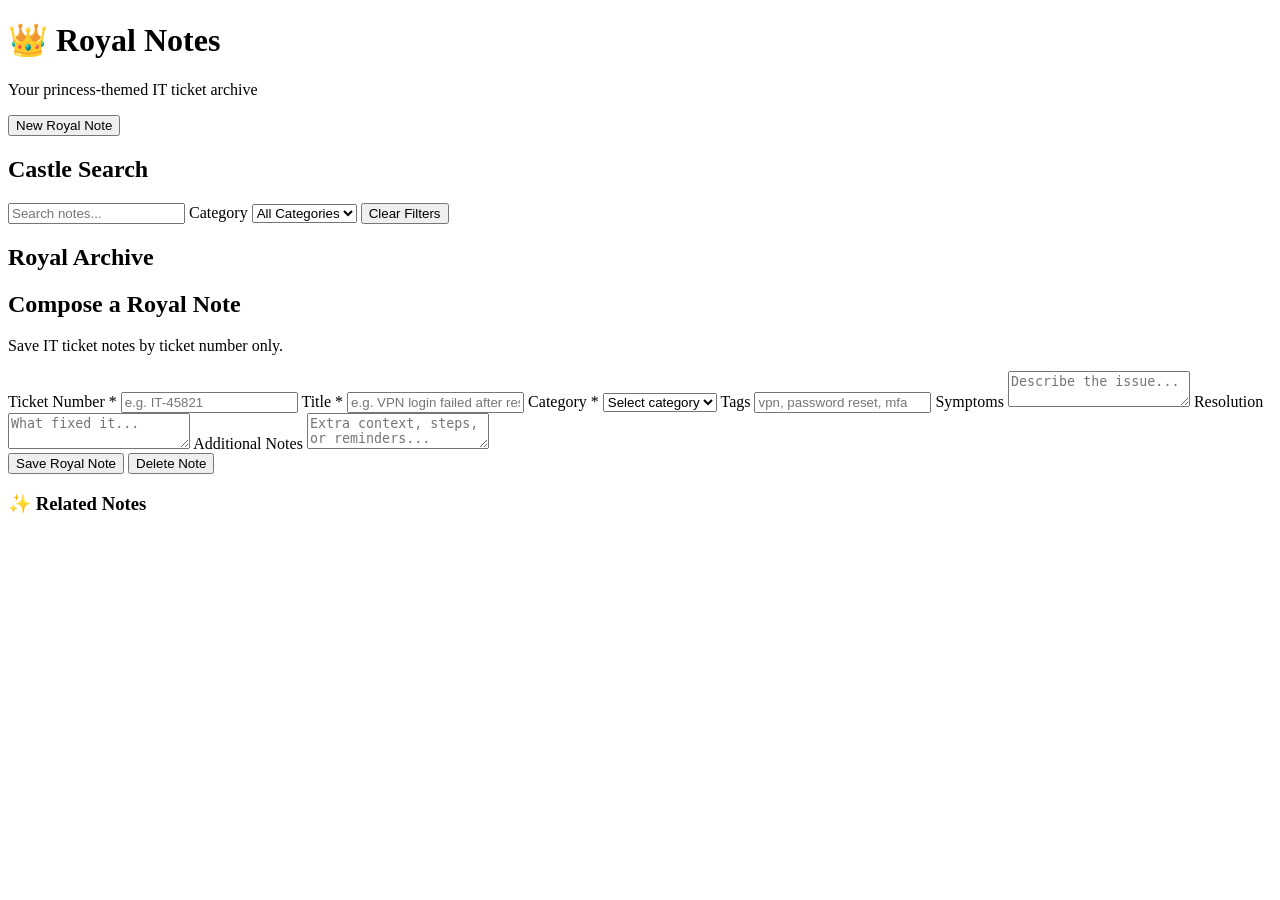
==== index.html @ 88a2d466 "Add initial HTML structure for Royal Notes app" ====
<!DOCTYPE html>
<html lang="en">
<head>
  <meta charset="UTF-8" />
  <meta name="viewport" content="width=device-width, initial-scale=1.0" />
  <title>Royal Notes</title>
  <link rel="stylesheet" href="styles.css" />
</head>
<body>
  <div class="background-sparkles"></div>

  <header class="top-bar">
    <div>
      <h1>👑 Royal Notes</h1>
      <p>Your princess-themed IT ticket archive</p>
    </div>
    <button id="newNoteBtn" class="btn btn-secondary">New Royal Note</button>
  </header>

  <main class="layout">
    <aside class="sidebar card">
      <h2>Castle Search</h2>
      <input id="searchInput" class="input" type="text" placeholder="Search notes..." />
      
      <label class="label">Category</label>
      <select id="filterCategory" class="input">
        <option value="">All Categories</option>
        <option value="VPN">VPN</option>
        <option value="Email">Email</option>
        <option value="Printer">Printer</option>
        <option value="Hardware">Hardware</option>
        <option value="Software">Software</option>
        <option value="Network">Network</option>
        <option value="Account">Account</option>
        <option value="Other">Other</option>
      </select>

      <button id="clearFiltersBtn" class="btn btn-secondary full-width">Clear Filters</button>

      <div class="archive-section">
        <h2>Royal Archive</h2>
        <div id="noteList" class="note-list"></div>
      </div>
    </aside>

    <section class="editor card">
      <div class="editor-header">
        <h2>Compose a Royal Note</h2>
        <p>Save IT ticket notes by ticket number only.</p>
      </div>

      <form id="noteForm">
        <label class="label" for="ticketNumber">Ticket Number *</label>
        <input id="ticketNumber" class="input" type="text" placeholder="e.g. IT-45821" required />

        <label class="label" for="title">Title *</label>
        <input id="title" class="input" type="text" placeholder="e.g. VPN login failed after reset" required />

        <label class="label" for="category">Category *</label>
        <select id="category" class="input" required>
          <option value="">Select category</option>
          <option value="VPN">VPN</option>
          <option value="Email">Email</option>
          <option value="Printer">Printer</option>
          <option value="Hardware">Hardware</option>
          <option value="Software">Software</option>
          <option value="Network">Network</option>
          <option value="Account">Account</option>
          <option value="Other">Other</option>
        </select>

        <label class="label" for="tags">Tags</label>
        <input id="tags" class="input" type="text" placeholder="vpn, password reset, mfa" />

        <label class="label" for="symptoms">Symptoms</label>
        <textarea id="symptoms" class="textarea" placeholder="Describe the issue..."></textarea>

        <label class="label" for="resolution">Resolution</label>
        <textarea id="resolution" class="textarea" placeholder="What fixed it..."></textarea>

        <label class="label" for="notes">Additional Notes</label>
        <textarea id="notes" class="textarea" placeholder="Extra context, steps, or reminders..."></textarea>

        <div class="button-row">
          <button type="submit" class="btn btn-primary">Save Royal Note</button>
          <button type="button" id="deleteBtn" class="btn btn-danger">Delete Note</button>
        </div>
      </form>

      <div id="saveMessage" class="save-message"></div>

      <div id="relatedSection" class="related-section">
        <h3>✨ Related Notes</h3>
        <div id="relatedNotes"></div>
      </div>
    </section>
  </main>

  <script src="app.js"></script>
</body>
</html>
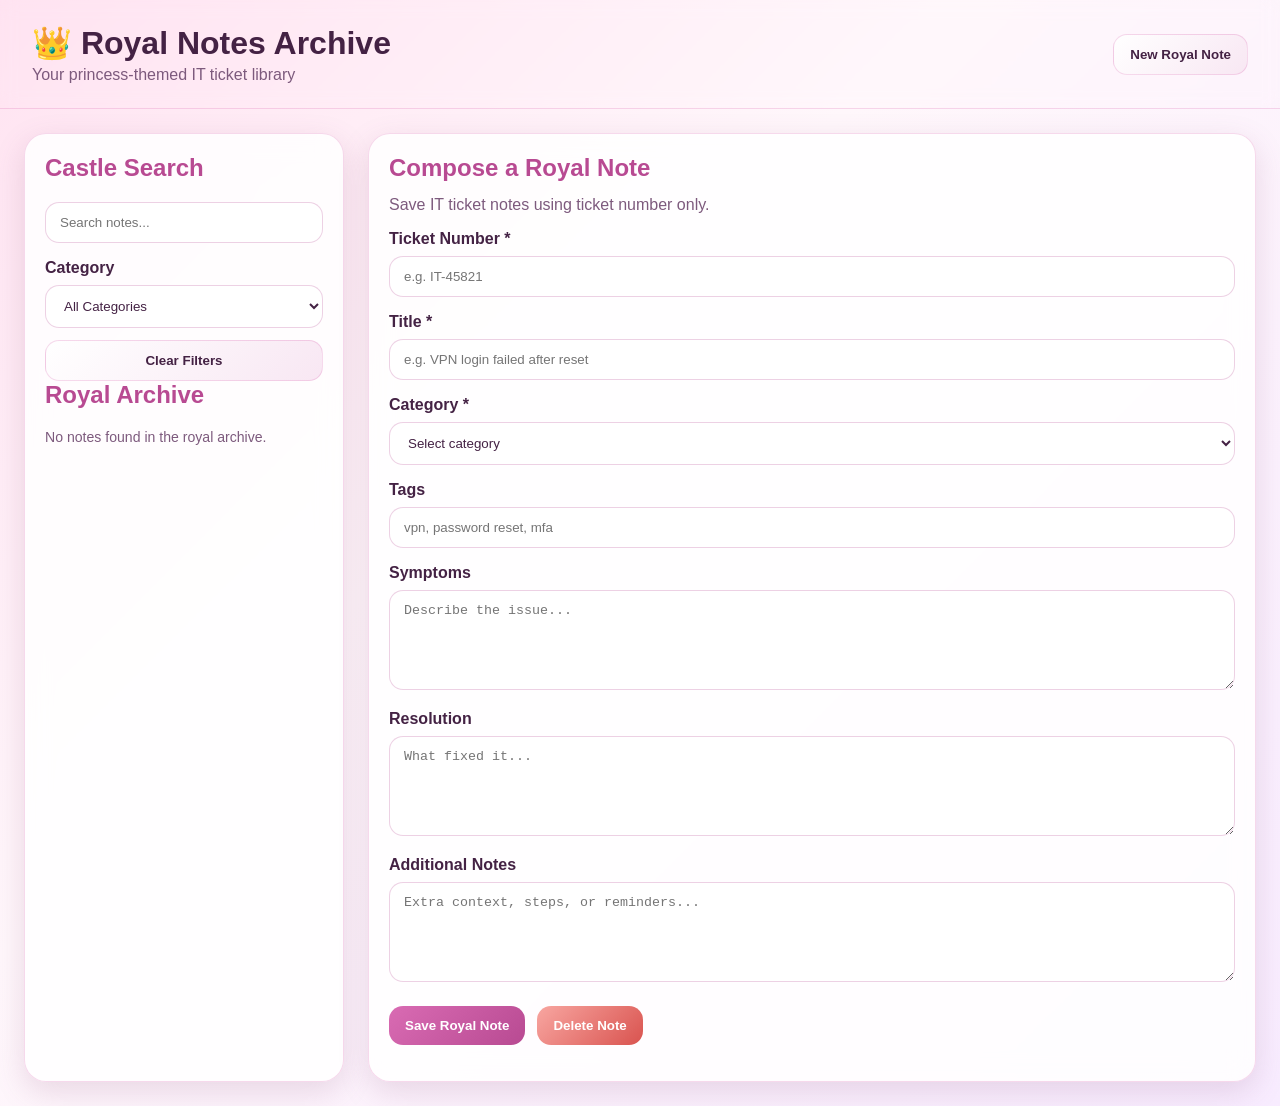
==== commit 4c3a597b: "Update index.html" ====
--- a/index.html
+++ b/index.html
@@ -3,7 +3,7 @@
 <head>
   <meta charset="UTF-8" />
   <meta name="viewport" content="width=device-width, initial-scale=1.0" />
-  <title>Royal Notes</title>
+  <title>Royal Notes Archive</title>
   <link rel="stylesheet" href="styles.css" />
 </head>
 <body>
@@ -11,8 +11,8 @@
 
   <header class="top-bar">
     <div>
-      <h1>👑 Royal Notes</h1>
-      <p>Your princess-themed IT ticket archive</p>
+      <h1>👑 Royal Notes Archive</h1>
+      <p>Your princess-themed IT ticket library</p>
     </div>
     <button id="newNoteBtn" class="btn btn-secondary">New Royal Note</button>
   </header>
@@ -46,7 +46,7 @@
     <section class="editor card">
       <div class="editor-header">
         <h2>Compose a Royal Note</h2>
-        <p>Save IT ticket notes by ticket number only.</p>
+        <p>Save IT ticket notes using ticket number only.</p>
       </div>
 
       <form id="noteForm">
@@ -88,11 +88,6 @@
       </form>
 
       <div id="saveMessage" class="save-message"></div>
-
-      <div id="relatedSection" class="related-section">
-        <h3>✨ Related Notes</h3>
-        <div id="relatedNotes"></div>
-      </div>
     </section>
   </main>
 
--- a/styles.css
+++ b/styles.css
@@ -0,0 +1,240 @@
+:root {
+  --bg: #fff7fb;
+  --card: rgba(255, 255, 255, 0.85);
+  --accent: #d96bb3;
+  --accent-dark: #b84a92;
+  --gold: #d4af37;
+  --text: #442244;
+  --muted: #7d5a7d;
+  --danger: #d9534f;
+  --shadow: 0 10px 30px rgba(140, 80, 120, 0.18);
+  --border: rgba(217, 107, 179, 0.25);
+}
+
+* {
+  box-sizing: border-box;
+}
+
+body {
+  margin: 0;
+  font-family: "Segoe UI", Tahoma, Geneva, Verdana, sans-serif;
+  background: linear-gradient(135deg, #ffe3f1 0%, #fff7fb 40%, #f8ecff 100%);
+  color: var(--text);
+  min-height: 100vh;
+}
+
+.background-sparkles {
+  position: fixed;
+  inset: 0;
+  pointer-events: none;
+  background-image:
+    radial-gradient(circle at 20% 20%, rgba(255,255,255,0.9) 0 2px, transparent 3px),
+    radial-gradient(circle at 80% 30%, rgba(255,255,255,0.8) 0 2px, transparent 3px),
+    radial-gradient(circle at 40% 70%, rgba(255,255,255,0.7) 0 2px, transparent 3px),
+    radial-gradient(circle at 70% 80%, rgba(255,255,255,0.75) 0 2px, transparent 3px);
+  opacity: 0.55;
+}
+
+.top-bar {
+  display: flex;
+  justify-content: space-between;
+  align-items: center;
+  padding: 24px 32px;
+  border-bottom: 1px solid var(--border);
+  backdrop-filter: blur(8px);
+}
+
+.top-bar h1 {
+  margin: 0;
+  font-size: 2rem;
+}
+
+.top-bar p {
+  margin: 4px 0 0;
+  color: var(--muted);
+}
+
+.layout {
+  display: grid;
+  grid-template-columns: 320px 1fr;
+  gap: 24px;
+  padding: 24px;
+}
+
+.card {
+  background: var(--card);
+  border: 1px solid var(--border);
+  border-radius: 22px;
+  box-shadow: var(--shadow);
+  backdrop-filter: blur(12px);
+}
+
+.sidebar,
+.editor {
+  padding: 20px;
+}
+
+.sidebar h2,
+.editor h2,
+.related-section h3 {
+  margin-top: 0;
+  color: var(--accent-dark);
+}
+
+.editor-header p {
+  margin-top: -6px;
+  color: var(--muted);
+}
+
+.label {
+  display: block;
+  margin: 16px 0 8px;
+  font-weight: 600;
+}
+
+.input,
+.textarea,
+select {
+  width: 100%;
+  padding: 12px 14px;
+  border: 1px solid rgba(184, 74, 146, 0.25);
+  border-radius: 14px;
+  background: white;
+  color: var(--text);
+  outline: none;
+}
+
+.input:focus,
+.textarea:focus,
+select:focus {
+  border-color: var(--accent);
+  box-shadow: 0 0 0 3px rgba(217, 107, 179, 0.15);
+}
+
+.textarea {
+  min-height: 100px;
+  resize: vertical;
+}
+
+.btn {
+  border: none;
+  border-radius: 14px;
+  padding: 12px 16px;
+  cursor: pointer;
+  font-weight: 700;
+  transition: transform 0.15s ease, opacity 0.15s ease;
+}
+
+.btn:hover {
+  transform: translateY(-1px);
+}
+
+.btn-primary {
+  background: linear-gradient(135deg, var(--accent), var(--accent-dark));
+  color: white;
+}
+
+.btn-secondary {
+  background: linear-gradient(135deg, #fff, #f8e7f3);
+  color: var(--text);
+  border: 1px solid var(--border);
+}
+
+.btn-danger {
+  background: linear-gradient(135deg, #f8a6a1, var(--danger));
+  color: white;
+}
+
+.full-width {
+  width: 100%;
+  margin-top: 12px;
+}
+
+.button-row {
+  display: flex;
+  gap: 12px;
+  margin-top: 20px;
+  flex-wrap: wrap;
+}
+
+.note-list {
+  display: flex;
+  flex-direction: column;
+  gap: 12px;
+  margin-top: 12px;
+}
+
+.note-item {
+  padding: 14px;
+  border-radius: 16px;
+  border: 1px solid rgba(217, 107, 179, 0.18);
+  background: rgba(255,255,255,0.75);
+  cursor: pointer;
+}
+
+.note-item:hover {
+  background: rgba(255, 240, 249, 0.95);
+}
+
+.note-item.active {
+  border-color: var(--accent);
+  box-shadow: 0 0 0 2px rgba(217, 107, 179, 0.12);
+}
+
+.note-item h4 {
+  margin: 0 0 6px;
+  font-size: 1rem;
+}
+
+.note-item .meta {
+  font-size: 0.85rem;
+  color: var(--muted);
+}
+
+.note-item .ticket {
+  font-size: 0.82rem;
+  color: var(--accent-dark);
+  font-weight: 700;
+}
+
+.save-message {
+  margin-top: 16px;
+  font-weight: 700;
+  color: var(--accent-dark);
+}
+
+.related-section {
+  margin-top: 26px;
+  padding-top: 16px;
+  border-top: 1px dashed rgba(184, 74, 146, 0.3);
+}
+
+.related-card {
+  background: rgba(255,255,255,0.8);
+  border: 1px solid rgba(217, 107, 179, 0.18);
+  border-radius: 16px;
+  padding: 14px;
+  margin-top: 12px;
+}
+
+.related-card strong {
+  display: block;
+  margin-bottom: 6px;
+}
+
+.small {
+  font-size: 0.88rem;
+  color: var(--muted);
+}
+
+@media (max-width: 900px) {
+  .layout {
+    grid-template-columns: 1fr;
+  }
+
+  .top-bar {
+    flex-direction: column;
+    gap: 12px;
+    align-items: flex-start;
+  }
+}
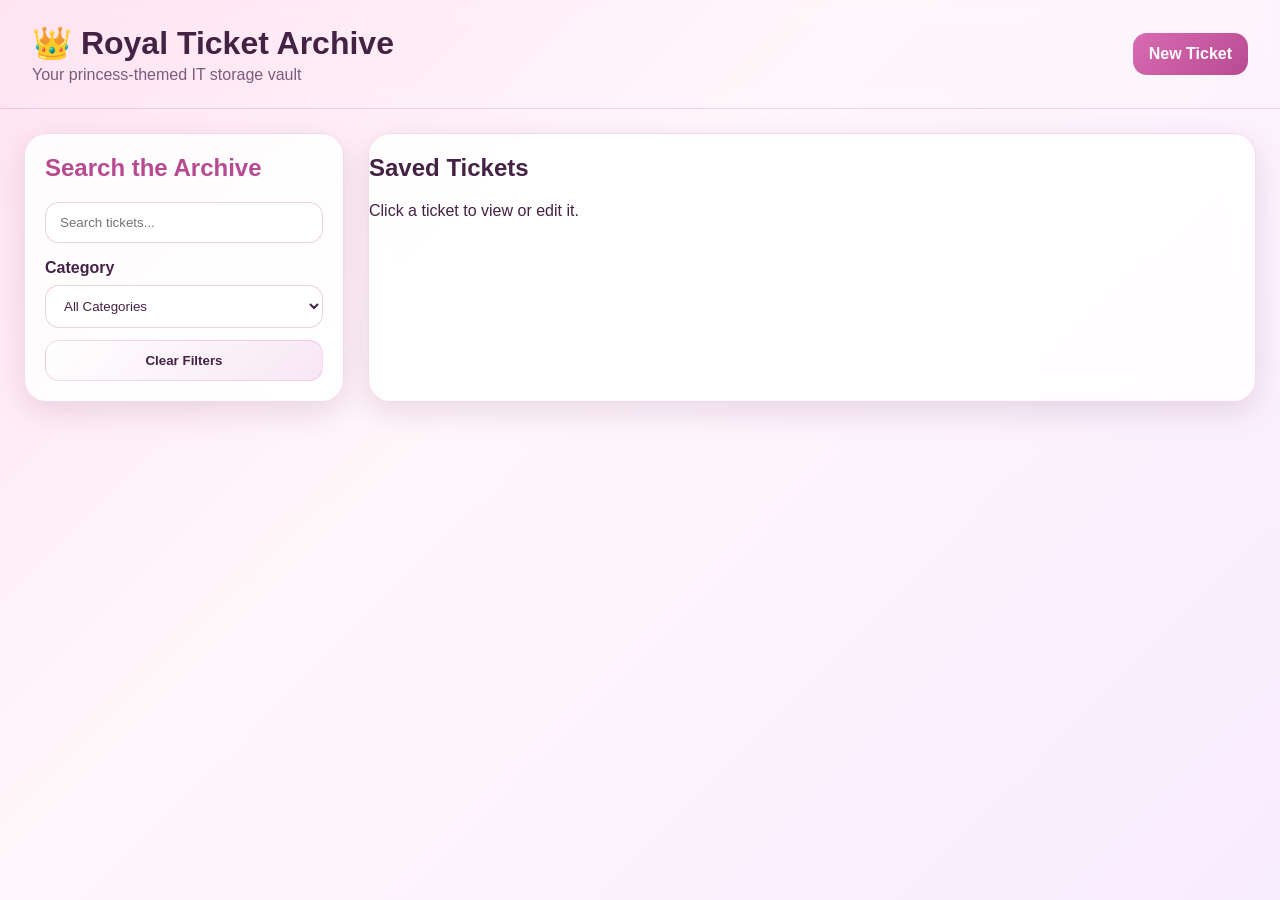
==== commit 4d8e918d: "Update index.html" ====
--- a/index.html
+++ b/index.html
@@ -3,7 +3,7 @@
 <head>
   <meta charset="UTF-8" />
   <meta name="viewport" content="width=device-width, initial-scale=1.0" />
-  <title>Royal Notes Archive</title>
+  <title>Royal Ticket Archive</title>
   <link rel="stylesheet" href="styles.css" />
 </head>
 <body>
@@ -11,17 +11,18 @@
 
   <header class="top-bar">
     <div>
-      <h1>👑 Royal Notes Archive</h1>
-      <p>Your princess-themed IT ticket library</p>
+      <h1>👑 Royal Ticket Archive</h1>
+      <p>Your princess-themed IT storage vault</p>
     </div>
-    <button id="newNoteBtn" class="btn btn-secondary">New Royal Note</button>
+    <a href="new-ticket.html" class="btn btn-primary">New Ticket</a>
   </header>
 
   <main class="layout">
     <aside class="sidebar card">
-      <h2>Castle Search</h2>
-      <input id="searchInput" class="input" type="text" placeholder="Search notes..." />
-      
+      <h2>Search the Archive</h2>
+
+      <input id="searchInput" class="input" type="text" placeholder="Search tickets..." />
+
       <label class="label">Category</label>
       <select id="filterCategory" class="input">
         <option value="">All Categories</option>
@@ -36,58 +37,15 @@
       </select>
 
       <button id="clearFiltersBtn" class="btn btn-secondary full-width">Clear Filters</button>
-
-      <div class="archive-section">
-        <h2>Royal Archive</h2>
-        <div id="noteList" class="note-list"></div>
-      </div>
     </aside>
 
-    <section class="editor card">
-      <div class="editor-header">
-        <h2>Compose a Royal Note</h2>
-        <p>Save IT ticket notes using ticket number only.</p>
+    <section class="content card">
+      <div class="content-header">
+        <h2>Saved Tickets</h2>
+        <p>Click a ticket to view or edit it.</p>
       </div>
 
-      <form id="noteForm">
-        <label class="label" for="ticketNumber">Ticket Number *</label>
-        <input id="ticketNumber" class="input" type="text" placeholder="e.g. IT-45821" required />
-
-        <label class="label" for="title">Title *</label>
-        <input id="title" class="input" type="text" placeholder="e.g. VPN login failed after reset" required />
-
-        <label class="label" for="category">Category *</label>
-        <select id="category" class="input" required>
-          <option value="">Select category</option>
-          <option value="VPN">VPN</option>
-          <option value="Email">Email</option>
-          <option value="Printer">Printer</option>
-          <option value="Hardware">Hardware</option>
-          <option value="Software">Software</option>
-          <option value="Network">Network</option>
-          <option value="Account">Account</option>
-          <option value="Other">Other</option>
-        </select>
-
-        <label class="label" for="tags">Tags</label>
-        <input id="tags" class="input" type="text" placeholder="vpn, password reset, mfa" />
-
-        <label class="label" for="symptoms">Symptoms</label>
-        <textarea id="symptoms" class="textarea" placeholder="Describe the issue..."></textarea>
-
-        <label class="label" for="resolution">Resolution</label>
-        <textarea id="resolution" class="textarea" placeholder="What fixed it..."></textarea>
-
-        <label class="label" for="notes">Additional Notes</label>
-        <textarea id="notes" class="textarea" placeholder="Extra context, steps, or reminders..."></textarea>
-
-        <div class="button-row">
-          <button type="submit" class="btn btn-primary">Save Royal Note</button>
-          <button type="button" id="deleteBtn" class="btn btn-danger">Delete Note</button>
-        </div>
-      </form>
-
-      <div id="saveMessage" class="save-message"></div>
+      <div id="ticketList" class="ticket-list"></div>
     </section>
   </main>
 
--- a/styles.css
+++ b/styles.css
@@ -42,6 +42,8 @@
   padding: 24px 32px;
   border-bottom: 1px solid var(--border);
   backdrop-filter: blur(8px);
+  gap: 12px;
+  flex-wrap: wrap;
 }
 
 .top-bar h1 {
@@ -59,6 +61,12 @@
   grid-template-columns: 320px 1fr;
   gap: 24px;
   padding: 24px;
+}
+
+.single-page {
+  padding: 24px;
+  max-width: 900px;
+  margin: 0 auto;
 }
 
 .card {
@@ -70,18 +78,20 @@
 }
 
 .sidebar,
-.editor {
+.editor,
+.detail-card {
   padding: 20px;
 }
 
 .sidebar h2,
 .editor h2,
-.related-section h3 {
+.web-search-section h2 {
   margin-top: 0;
   color: var(--accent-dark);
 }
 
-.editor-header p {
+.editor-header p,
+.web-search-section p {
   margin-top: -6px;
   color: var(--muted);
 }
@@ -116,16 +126,22 @@
   resize: vertical;
 }
 
-.btn {
+.btn,
+a.btn {
+  display: inline-flex;
+  align-items: center;
+  justify-content: center;
   border: none;
   border-radius: 14px;
   padding: 12px 16px;
   cursor: pointer;
   font-weight: 700;
   transition: transform 0.15s ease, opacity 0.15s ease;
-}
-
-.btn:hover {
+  text-decoration: none;
+}
+
+.btn:hover,
+a.btn:hover {
   transform: translateY(-1px);
 }
 
@@ -162,6 +178,9 @@
   flex-direction: column;
   gap: 12px;
   margin-top: 12px;
+  max-height: 70vh;
+  overflow-y: auto;
+  padding-right: 4px;
 }
 
 .note-item {
@@ -176,11 +195,6 @@
   background: rgba(255, 240, 249, 0.95);
 }
 
-.note-item.active {
-  border-color: var(--accent);
-  box-shadow: 0 0 0 2px rgba(217, 107, 179, 0.12);
-}
-
 .note-item h4 {
   margin: 0 0 6px;
   font-size: 1rem;
@@ -203,23 +217,64 @@
   color: var(--accent-dark);
 }
 
-.related-section {
-  margin-top: 26px;
-  padding-top: 16px;
-  border-top: 1px dashed rgba(184, 74, 146, 0.3);
-}
-
-.related-card {
-  background: rgba(255,255,255,0.8);
+.detail-block {
+  margin-bottom: 18px;
+  padding-bottom: 14px;
+  border-bottom: 1px dashed rgba(184, 74, 146, 0.25);
+}
+
+.detail-block h3 {
+  margin: 0 0 8px;
+  color: var(--accent-dark);
+}
+
+.detail-block p {
+  margin: 0;
+  white-space: pre-wrap;
+}
+
+.tag-list {
+  display: flex;
+  gap: 8px;
+  flex-wrap: wrap;
+  margin-top: 8px;
+}
+
+.tag {
+  background: rgba(217, 107, 179, 0.14);
+  color: var(--accent-dark);
+  padding: 6px 10px;
+  border-radius: 999px;
+  font-size: 0.85rem;
+  font-weight: 700;
+}
+
+.web-search-section {
+  margin-top: 24px;
+  padding-top: 18px;
+  border-top: 1px dashed rgba(184, 74, 146, 0.25);
+}
+
+.web-result {
+  margin-top: 14px;
+  padding: 14px;
+  border-radius: 16px;
+  background: rgba(255,255,255,0.82);
   border: 1px solid rgba(217, 107, 179, 0.18);
-  border-radius: 16px;
-  padding: 14px;
-  margin-top: 12px;
-}
-
-.related-card strong {
-  display: block;
-  margin-bottom: 6px;
+}
+
+.web-result h4 {
+  margin: 0 0 8px;
+}
+
+.web-result a {
+  color: var(--accent-dark);
+  font-weight: 700;
+  text-decoration: none;
+}
+
+.web-result a:hover {
+  text-decoration: underline;
 }
 
 .small {
@@ -231,10 +286,4 @@
   .layout {
     grid-template-columns: 1fr;
   }
-
-  .top-bar {
-    flex-direction: column;
-    gap: 12px;
-    align-items: flex-start;
-  }
-}
+}
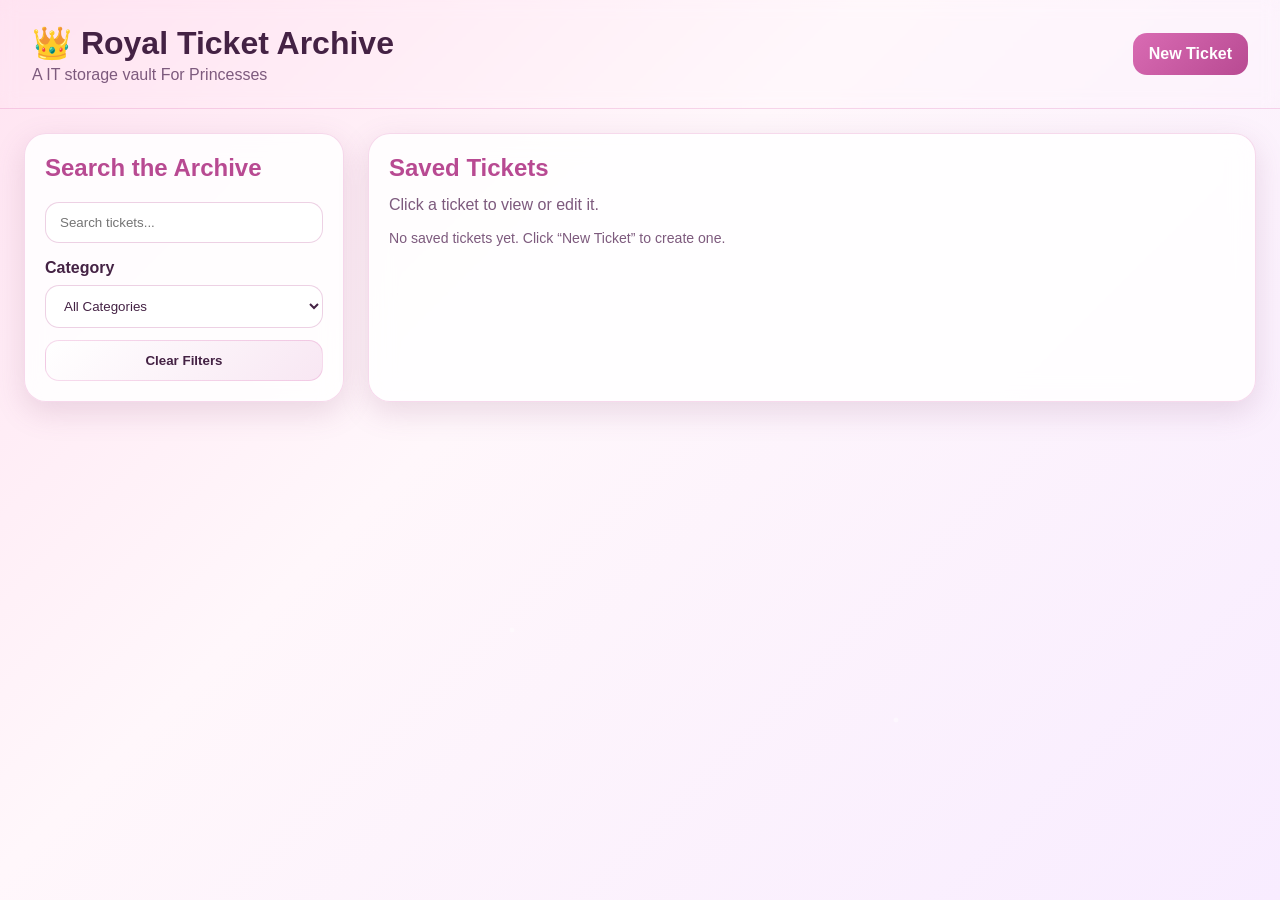
==== commit 87a45664: "Update index.html" ====
--- a/index.html
+++ b/index.html
@@ -12,7 +12,7 @@
   <header class="top-bar">
     <div>
       <h1>👑 Royal Ticket Archive</h1>
-      <p>Your princess-themed IT storage vault</p>
+      <p>A IT storage vault For Princesses</p>
     </div>
     <a href="new-ticket.html" class="btn btn-primary">New Ticket</a>
   </header>
--- a/styles.css
+++ b/styles.css
@@ -1,9 +1,7 @@
 :root {
-  --bg: #fff7fb;
   --card: rgba(255, 255, 255, 0.85);
   --accent: #d96bb3;
   --accent-dark: #b84a92;
-  --gold: #d4af37;
   --text: #442244;
   --muted: #7d5a7d;
   --danger: #d9534f;
@@ -11,9 +9,7 @@
   --border: rgba(217, 107, 179, 0.25);
 }
 
-* {
-  box-sizing: border-box;
-}
+* { box-sizing: border-box; }
 
 body {
   margin: 0;
@@ -46,15 +42,8 @@
   flex-wrap: wrap;
 }
 
-.top-bar h1 {
-  margin: 0;
-  font-size: 2rem;
-}
-
-.top-bar p {
-  margin: 4px 0 0;
-  color: var(--muted);
-}
+.top-bar h1 { margin: 0; font-size: 2rem; }
+.top-bar p { margin: 4px 0 0; color: var(--muted); }
 
 .layout {
   display: grid;
@@ -77,21 +66,17 @@
   backdrop-filter: blur(12px);
 }
 
-.sidebar,
-.editor,
-.detail-card {
+.sidebar, .content, .form-card, .detail-card {
   padding: 20px;
 }
 
-.sidebar h2,
-.editor h2,
-.web-search-section h2 {
+.content-header h2,
+.sidebar h2 {
   margin-top: 0;
   color: var(--accent-dark);
 }
 
-.editor-header p,
-.web-search-section p {
+.content-header p {
   margin-top: -6px;
   color: var(--muted);
 }
@@ -102,9 +87,7 @@
   font-weight: 600;
 }
 
-.input,
-.textarea,
-select {
+.input, .textarea, select {
   width: 100%;
   padding: 12px 14px;
   border: 1px solid rgba(184, 74, 146, 0.25);
@@ -114,20 +97,17 @@
   outline: none;
 }
 
-.input:focus,
-.textarea:focus,
-select:focus {
-  border-color: var(--accent);
-  box-shadow: 0 0 0 3px rgba(217, 107, 179, 0.15);
-}
-
 .textarea {
   min-height: 100px;
   resize: vertical;
 }
 
-.btn,
-a.btn {
+.input:focus, .textarea:focus, select:focus {
+  border-color: var(--accent);
+  box-shadow: 0 0 0 3px rgba(217, 107, 179, 0.15);
+}
+
+.btn, a.btn {
   display: inline-flex;
   align-items: center;
   justify-content: center;
@@ -140,10 +120,7 @@
   text-decoration: none;
 }
 
-.btn:hover,
-a.btn:hover {
-  transform: translateY(-1px);
-}
+.btn:hover, a.btn:hover { transform: translateY(-1px); }
 
 .btn-primary {
   background: linear-gradient(135deg, var(--accent), var(--accent-dark));
@@ -173,17 +150,17 @@
   flex-wrap: wrap;
 }
 
-.note-list {
+.ticket-list {
   display: flex;
   flex-direction: column;
   gap: 12px;
-  margin-top: 12px;
+  margin-top: 16px;
   max-height: 70vh;
   overflow-y: auto;
   padding-right: 4px;
 }
 
-.note-item {
+.ticket-card {
   padding: 14px;
   border-radius: 16px;
   border: 1px solid rgba(217, 107, 179, 0.18);
@@ -191,21 +168,20 @@
   cursor: pointer;
 }
 
-.note-item:hover {
+.ticket-card:hover {
   background: rgba(255, 240, 249, 0.95);
 }
 
-.note-item h4 {
+.ticket-card h4 {
   margin: 0 0 6px;
-  font-size: 1rem;
-}
-
-.note-item .meta {
+}
+
+.ticket-card .meta {
   font-size: 0.85rem;
   color: var(--muted);
 }
 
-.note-item .ticket {
+.ticket-card .ticket-number {
   font-size: 0.82rem;
   color: var(--accent-dark);
   font-weight: 700;
@@ -249,34 +225,6 @@
   font-weight: 700;
 }
 
-.web-search-section {
-  margin-top: 24px;
-  padding-top: 18px;
-  border-top: 1px dashed rgba(184, 74, 146, 0.25);
-}
-
-.web-result {
-  margin-top: 14px;
-  padding: 14px;
-  border-radius: 16px;
-  background: rgba(255,255,255,0.82);
-  border: 1px solid rgba(217, 107, 179, 0.18);
-}
-
-.web-result h4 {
-  margin: 0 0 8px;
-}
-
-.web-result a {
-  color: var(--accent-dark);
-  font-weight: 700;
-  text-decoration: none;
-}
-
-.web-result a:hover {
-  text-decoration: underline;
-}
-
 .small {
   font-size: 0.88rem;
   color: var(--muted);
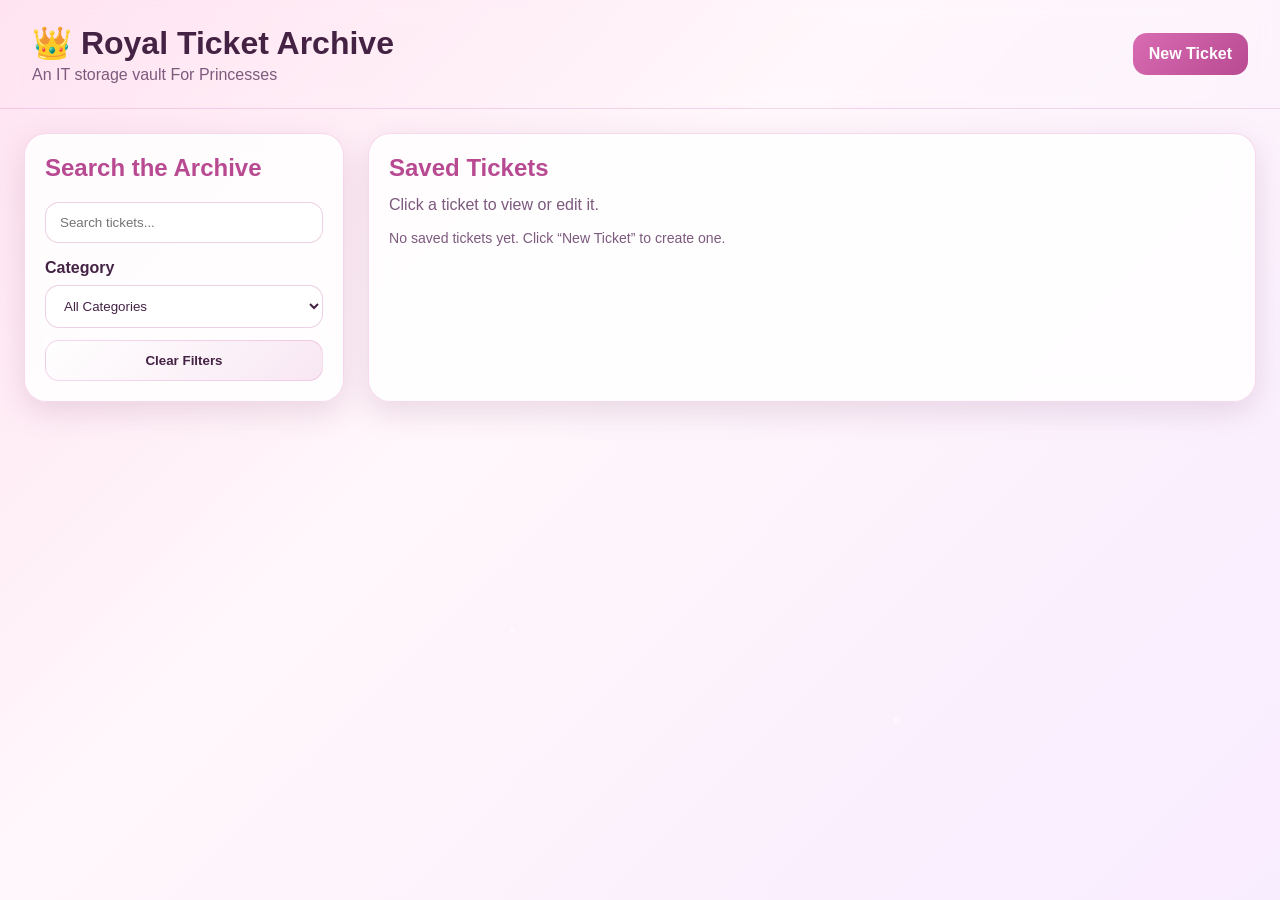
==== commit 54d8714c: "Fix typo in header paragraph" ====
--- a/index.html
+++ b/index.html
@@ -12,7 +12,7 @@
   <header class="top-bar">
     <div>
       <h1>👑 Royal Ticket Archive</h1>
-      <p>A IT storage vault For Princesses</p>
+      <p>An IT storage vault For Princesses</p>
     </div>
     <a href="new-ticket.html" class="btn btn-primary">New Ticket</a>
   </header>
